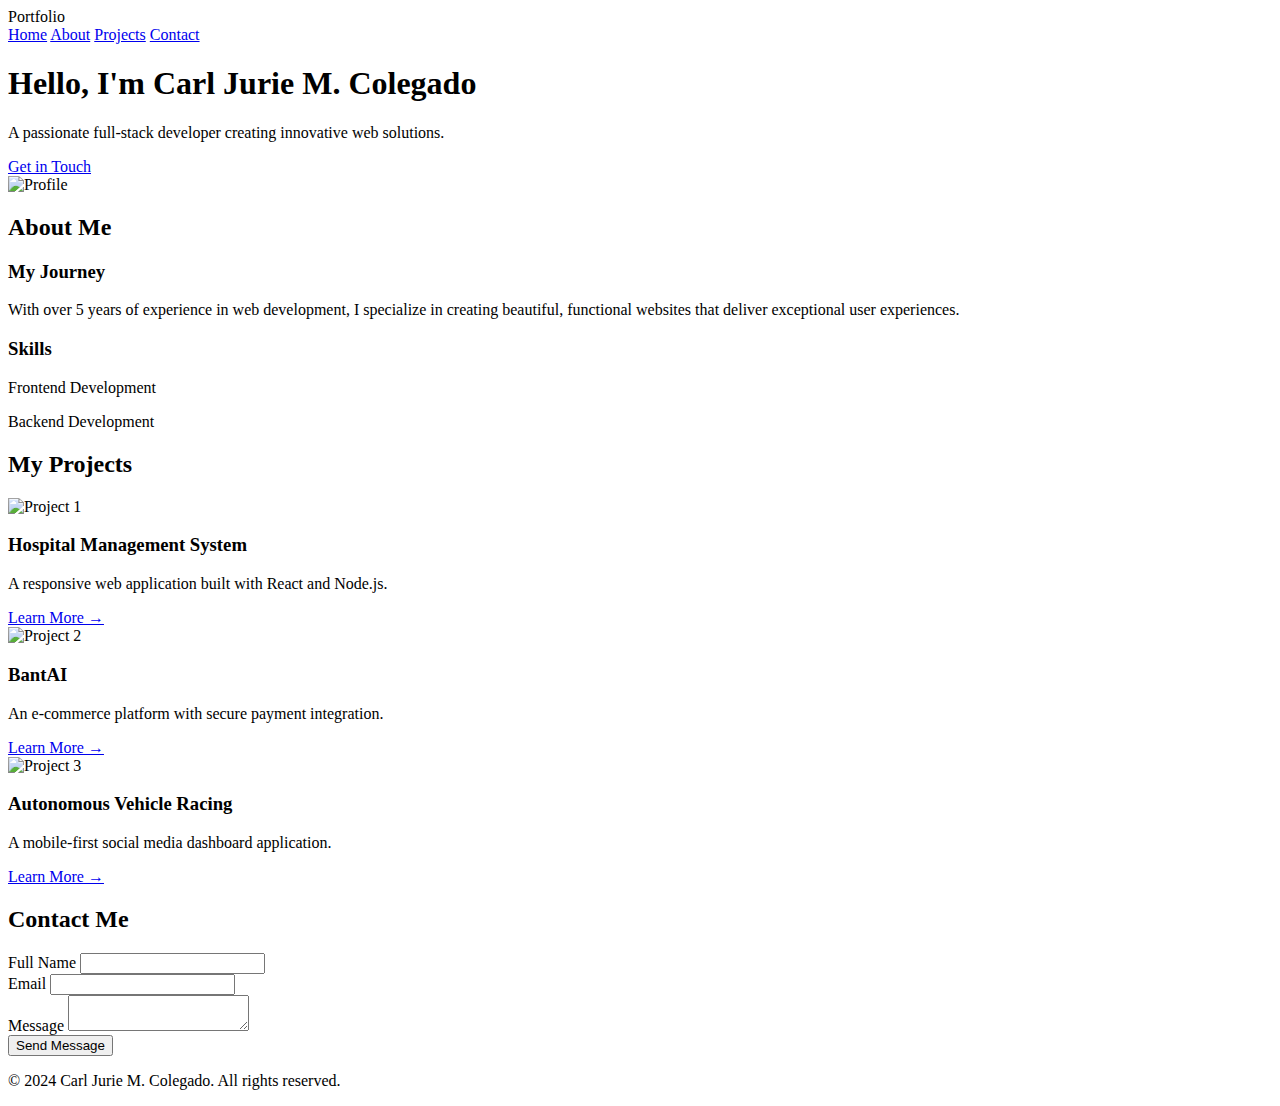
==== portfolio_web.html @ 48e92f60 "upload files" ====
<!DOCTYPE html>
<html lang="en">
<head>
    <meta charset="UTF-8">
    <meta name="viewport" content="width=device-width, initial-scale=1.0">
    <title>Portfolio Template</title>
    <link rel="stylesheet" href="styles.css">
</head>
<body>
    <!-- Navigation -->
    <nav>
        <div class="container">
            <div class="nav-content">
                <div class="logo">Portfolio</div>
                <div class="nav-links">
                    <a href="#home">Home</a>
                    <a href="#about">About</a>
                    <a href="#projects">Projects</a>
                    <a href="#contact">Contact</a>
                </div>
            </div>
        </div>
    </nav>

    <!-- Hero Section -->
    <section id="home">
        <div class="container">
            <div class="hero-content">
                <div class="hero-text">
                    <h1>Hello, I'm <span>Carl Jurie M. Colegado</span></h1>
                    <p>A passionate full-stack developer creating innovative web solutions.</p>
                    <a href="#contact" class="btn">Get in Touch</a>
                </div>
                <div class="hero-image">
                    <img src="pfp.jpg" alt="Profile">
                </div>
            </div>
        </div>
    </section>

    <!-- About Section -->
    <section id="about">
        <div class="container">
            <h2 class="section-title">About Me</h2>
            <div class="about-grid">
                <div>
                    <h3>My Journey</h3>
                    <p>With over 5 years of experience in web development, I specialize in creating beautiful, functional websites that deliver exceptional user experiences.</p>
                </div>
                <div>
                    <h3>Skills</h3>
                    <div class="skill">
                        <p>Frontend Development</p>
                        <div class="skill-bar">
                            <div class="skill-progress" style="width: 80%"></div>
                        </div>
                    </div>
                    <div class="skill">
                        <p>Backend Development</p>
                        <div class="skill-bar">
                            <div class="skill-progress" style="width: 75%"></div>
                        </div>
                    </div>
                </div>
            </div>
        </div>
    </section>

    <!-- Projects Section -->
    <section id="projects">
        <div class="container">
            <h2 class="section-title">My Projects</h2>
            <div class="projects-grid">
                <div class="project-card">
                    <img src="C:\Users\yeiru\Downloads\Image_202412m02150509.jpg" alt="Project 1">
                    <div class="project-content">
                        <h3>Hospital Management System</h3>
                        <p>A responsive web application built with React and Node.js.</p>
                        <a href="#">Learn More →</a>
                    </div>
                </div>
                <div class="project-card">
                    <img src="/api/placeholder/400/300" alt="Project 2">
                    <div class="project-content">
                        <h3>BantAI</h3>
                        <p>An e-commerce platform with secure payment integration.</p>
                        <a href="#">Learn More →</a>
                    </div>
                </div>
                <div class="project-card">
                    <img src="/api/placeholder/400/300" alt="Project 3">
                    <div class="project-content">
                        <h3>Autonomous Vehicle Racing</h3>
                        <p>A mobile-first social media dashboard application.</p>
                        <a href="#">Learn More →</a>
                    </div>
                </div>
            </div>
        </div>
    </section>

    <!-- Contact Section -->
    <section id="contact">
        <div class="container">
            <h2 class="section-title">Contact Me</h2>
            <form class="contact-form">
                <div class="form-group">
                    <label for="name">Full Name</label>
                    <input type="text" id="name" required>
                </div>
                <div class="form-group">
                    <label for="email">Email</label>
                    <input type="email" id="email" required>
                </div>
                <div class="form-group">
                    <label for="message">Message</label>
                    <textarea id="message" required></textarea>
                </div>
                <button type="submit" class="btn">Send Message</button>
            </form>
        </div>
    </section>

    <!-- Footer -->
    <footer>
        <p>&copy; 2024 Carl Jurie M. Colegado. All rights reserved.</p>
    </footer>

    <script src="scripts.js"></script>
</body>
</html>
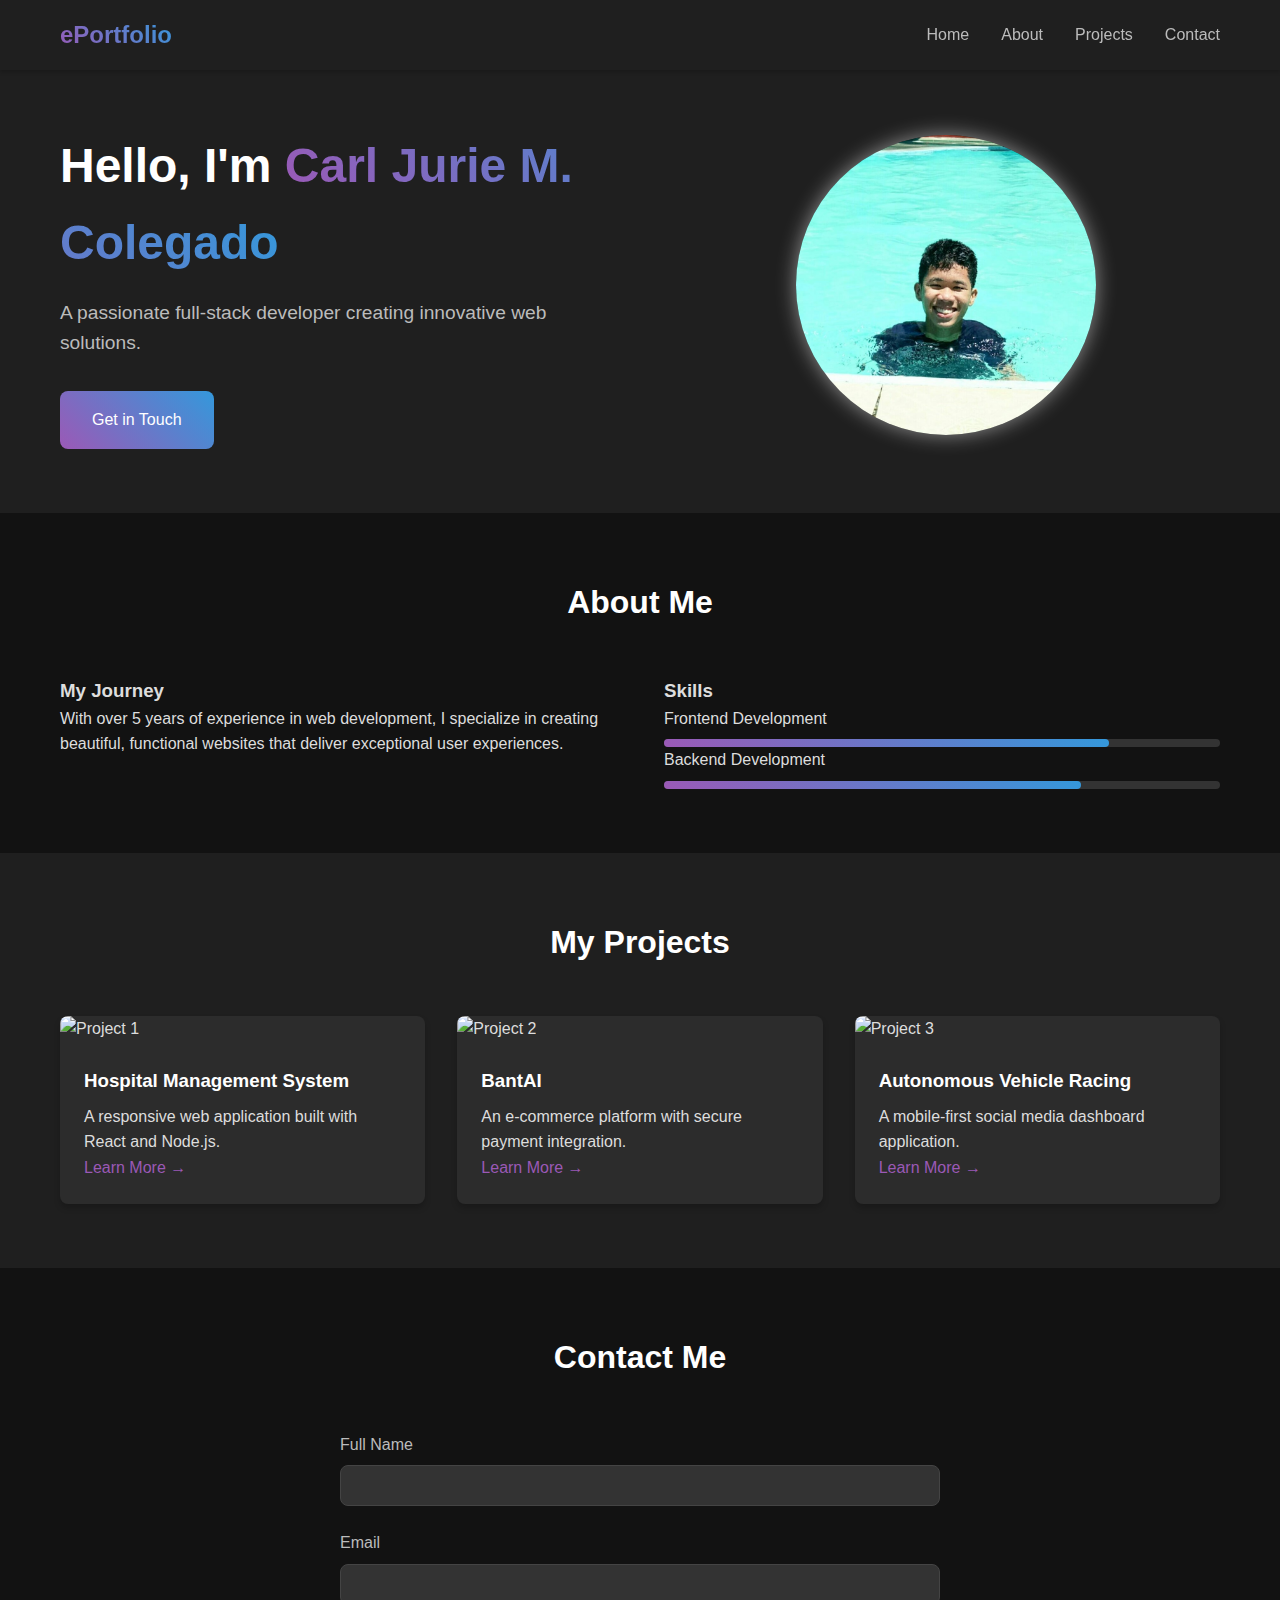
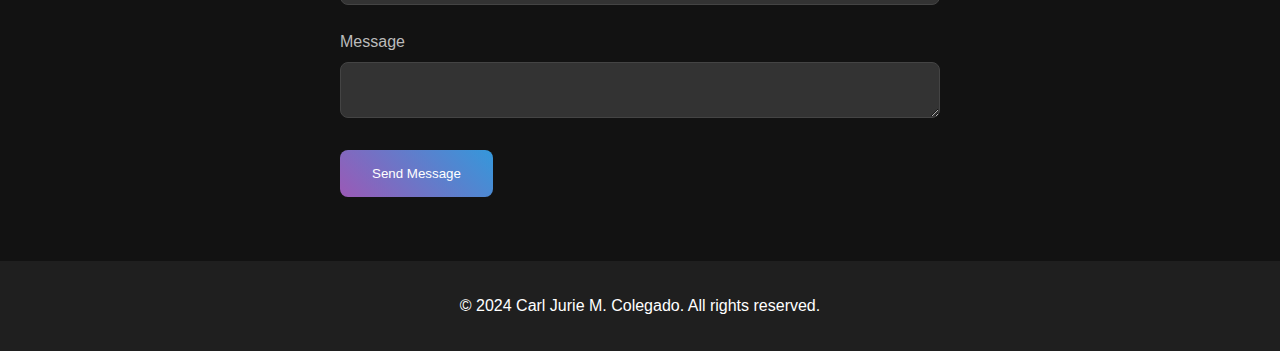
==== commit 3e248f09: "update  html" ====
--- a/portfolio_web.html
+++ b/portfolio_web.html
@@ -4,14 +4,14 @@
     <meta charset="UTF-8">
     <meta name="viewport" content="width=device-width, initial-scale=1.0">
     <title>Portfolio Template</title>
-    <link rel="stylesheet" href="styles.css">
+    <link rel="stylesheet" href="css/styles.css">
 </head>
 <body>
     <!-- Navigation -->
     <nav>
         <div class="container">
             <div class="nav-content">
-                <div class="logo">Portfolio</div>
+                <div class="logo">ePortfolio</div>
                 <div class="nav-links">
                     <a href="#home">Home</a>
                     <a href="#about">About</a>
@@ -32,7 +32,7 @@
                     <a href="#contact" class="btn">Get in Touch</a>
                 </div>
                 <div class="hero-image">
-                    <img src="pfp.jpg" alt="Profile">
+                    <img src="images/pfp.jpg" alt="Profile">
                 </div>
             </div>
         </div>
@@ -76,7 +76,7 @@
                     <div class="project-content">
                         <h3>Hospital Management System</h3>
                         <p>A responsive web application built with React and Node.js.</p>
-                        <a href="#">Learn More →</a>
+                        <a href="https://github.com/ccxrl/Hospital-Management-System">Learn More →</a>
                     </div>
                 </div>
                 <div class="project-card">
@@ -84,7 +84,7 @@
                     <div class="project-content">
                         <h3>BantAI</h3>
                         <p>An e-commerce platform with secure payment integration.</p>
-                        <a href="#">Learn More →</a>
+                        <a href="https://github.com/ccxrl/BantAI">Learn More →</a>
                     </div>
                 </div>
                 <div class="project-card">
@@ -92,7 +92,7 @@
                     <div class="project-content">
                         <h3>Autonomous Vehicle Racing</h3>
                         <p>A mobile-first social media dashboard application.</p>
-                        <a href="#">Learn More →</a>
+                        <a href="https://github.com/ccxrl/Autonomous_Vehicle_Racing">Learn More →</a>
                     </div>
                 </div>
             </div>
--- a/css/styles.css
+++ b/css/styles.css
@@ -0,0 +1,301 @@
+* {
+    margin: 0;
+    padding: 0;
+    box-sizing: border-box;
+}
+
+body {
+    font-family: 'Arial', sans-serif;
+    line-height: 1.6;
+    color: #ddd;
+    background-color: #121212;
+}
+
+.container {
+    max-width: 1200px;
+    margin: 0 auto;
+    padding: 0 20px;
+}
+
+nav {
+    position: fixed;
+    width: 100%;
+    background: #1f1f1f;
+    box-shadow: 0 2px 4px rgba(0,0,0,0.2);
+    z-index: 1000;
+}
+
+.nav-content {
+    display: flex;
+    justify-content: space-between;
+    align-items: center;
+    padding: 1rem 0;
+}
+
+.logo {
+    font-size: 1.5rem;
+    font-weight: bold;
+    background: -webkit-linear-gradient(45deg, #9b59b6, #3498db);
+    -webkit-background-clip: text;
+    color: transparent;
+}
+
+.nav-links {
+    display: flex;
+    gap: 2rem;
+}
+
+.nav-links a {
+    text-decoration: none;
+    color: #bbb;
+    transition: color 0.3s, transform 0.3s;
+}
+
+.nav-links a:hover {
+    color: #9b59b6;
+    transform: scale(1.1);
+}
+
+/* Hero Section */
+#home {
+    padding: 8rem 0 4rem;
+    background-color: #1f1f1f;
+    animation: fadeIn 1s ease-in-out;
+}
+
+@keyframes fadeIn {
+    from {
+        opacity: 0;
+    }
+    to {
+        opacity: 1;
+    }
+}
+
+.hero-content {
+    display: flex;
+    align-items: center;
+    gap: 4rem;
+}
+
+.hero-text {
+    flex: 1;
+}
+
+.hero-text h1 {
+    font-size: 3rem;
+    margin-bottom: 1rem;
+    color: #fff;
+    animation: slideIn 1s ease-out;
+}
+
+@keyframes slideIn {
+    from {
+        transform: translateX(-100%);
+    }
+    to {
+        transform: translateX(0);
+    }
+}
+
+.hero-text span {
+    background: -webkit-linear-gradient(45deg, #9b59b6, #3498db);
+    -webkit-background-clip: text;
+    color: transparent;
+}
+
+.hero-text p {
+    font-size: 1.2rem;
+    color: #bbb;
+    margin-bottom: 2rem;
+}
+
+.hero-image {
+    flex: 1;
+    text-align: center;
+}
+
+.hero-image img {
+    width: 300px;
+    height: 300px;
+    border-radius: 50%;
+    object-fit: cover;
+    box-shadow: 0 0 20px rgba(255, 255, 255, 0.5);
+    transition: transform 0.5s;
+}
+
+.hero-image img:hover {
+    transform: scale(1.1);
+}
+
+.btn {
+    display: inline-block;
+    padding: 1rem 2rem;
+    background: -webkit-linear-gradient(45deg, #9b59b6, #3498db);
+    color: white;
+    border: none;
+    border-radius: 8px;
+    cursor: pointer;
+    text-decoration: none;
+    transition: background-color 0.3s, box-shadow 0.3s;
+}
+
+.btn:hover {
+    background: -webkit-linear-gradient(45deg, #8e44ad, #2980b9);
+    box-shadow: 0 0 15px rgba(255, 255, 255, 0.5);
+}
+
+#about {
+    padding: 4rem 0;
+}
+
+.section-title {
+    text-align: center;
+    font-size: 2rem;
+    margin-bottom: 3rem;
+    color: #fff;
+}
+
+.about-grid {
+    display: grid;
+    grid-template-columns: 1fr 1fr;
+    gap: 3rem;
+}
+
+.skill-bar {
+    width: 100%;
+    height: 8px;
+    background-color: #333;
+    border-radius: 4px;
+    margin-top: 0.5rem;
+}
+
+.skill-progress {
+    height: 100%;
+    background: -webkit-linear-gradient(45deg, #9b59b6, #3498db);
+    border-radius: 4px;
+    animation: progressBar 2s ease-in-out forwards;
+}
+
+@keyframes progressBar {
+    from {
+        width: 0;
+    }
+    to {
+        width: 80%;
+    }
+}
+
+/* Projects Section */
+#projects {
+    padding: 4rem 0;
+    background-color: #1f1f1f;
+}
+
+.projects-grid {
+    display: grid;
+    grid-template-columns: repeat(auto-fit, minmax(300px, 1fr));
+    gap: 2rem;
+}
+
+.project-card {
+    background: #2c2c2c;
+    border-radius: 8px;
+    overflow: hidden;
+    box-shadow: 0 4px 6px rgba(0,0,0,0.2);
+    transition: transform 0.3s;
+}
+
+.project-card:hover {
+    transform: scale(1.05);
+}
+
+.project-card img {
+    width: 100%;
+    height: 200px;
+    object-fit: cover;
+}
+
+.project-content {
+    padding: 1.5rem;
+    color: #ddd;
+}
+
+.project-content h3 {
+    margin-bottom: 0.5rem;
+    color: #fff;
+}
+
+.project-content a {
+    color: #9b59b6;
+    text-decoration: none;
+}
+
+#contact {
+    padding: 4rem 0;
+}
+
+.contact-form {
+    max-width: 600px;
+    margin: 0 auto;
+}
+
+.form-group {
+    margin-bottom: 1.5rem;
+}
+
+.form-group label {
+    display: block;
+    margin-bottom: 0.5rem;
+    color: #bbb;
+}
+
+.form-group input,
+.form-group textarea {
+    width: 100%;
+    padding: 0.75rem;
+    border: 1px solid #444;
+    border-radius: 8px;
+    outline: none;
+    background-color: #333;
+    color: #fff;
+}
+
+.form-group input:focus,
+.form-group textarea:focus {
+    border-color: #9b59b6;
+}
+
+footer {
+    background-color: #1f1f1f;
+    color: white;
+    text-align: center;
+    padding: 2rem 0;
+}
+
+/* Mobile Styles */
+@media screen and (max-width: 768px) {
+    .nav-links {
+        display: none;
+    }
+
+    .nav-links.active {
+        display: block;
+        text-align: center;
+        gap: 1rem;
+    }
+
+    .hero-content {
+        flex-direction: column;
+        text-align: center;
+    }
+
+    .hero-image img {
+        width: 200px;
+        height: 200px;
+    }
+
+    .about-grid {
+        grid-template-columns: 1fr;
+    }
+}
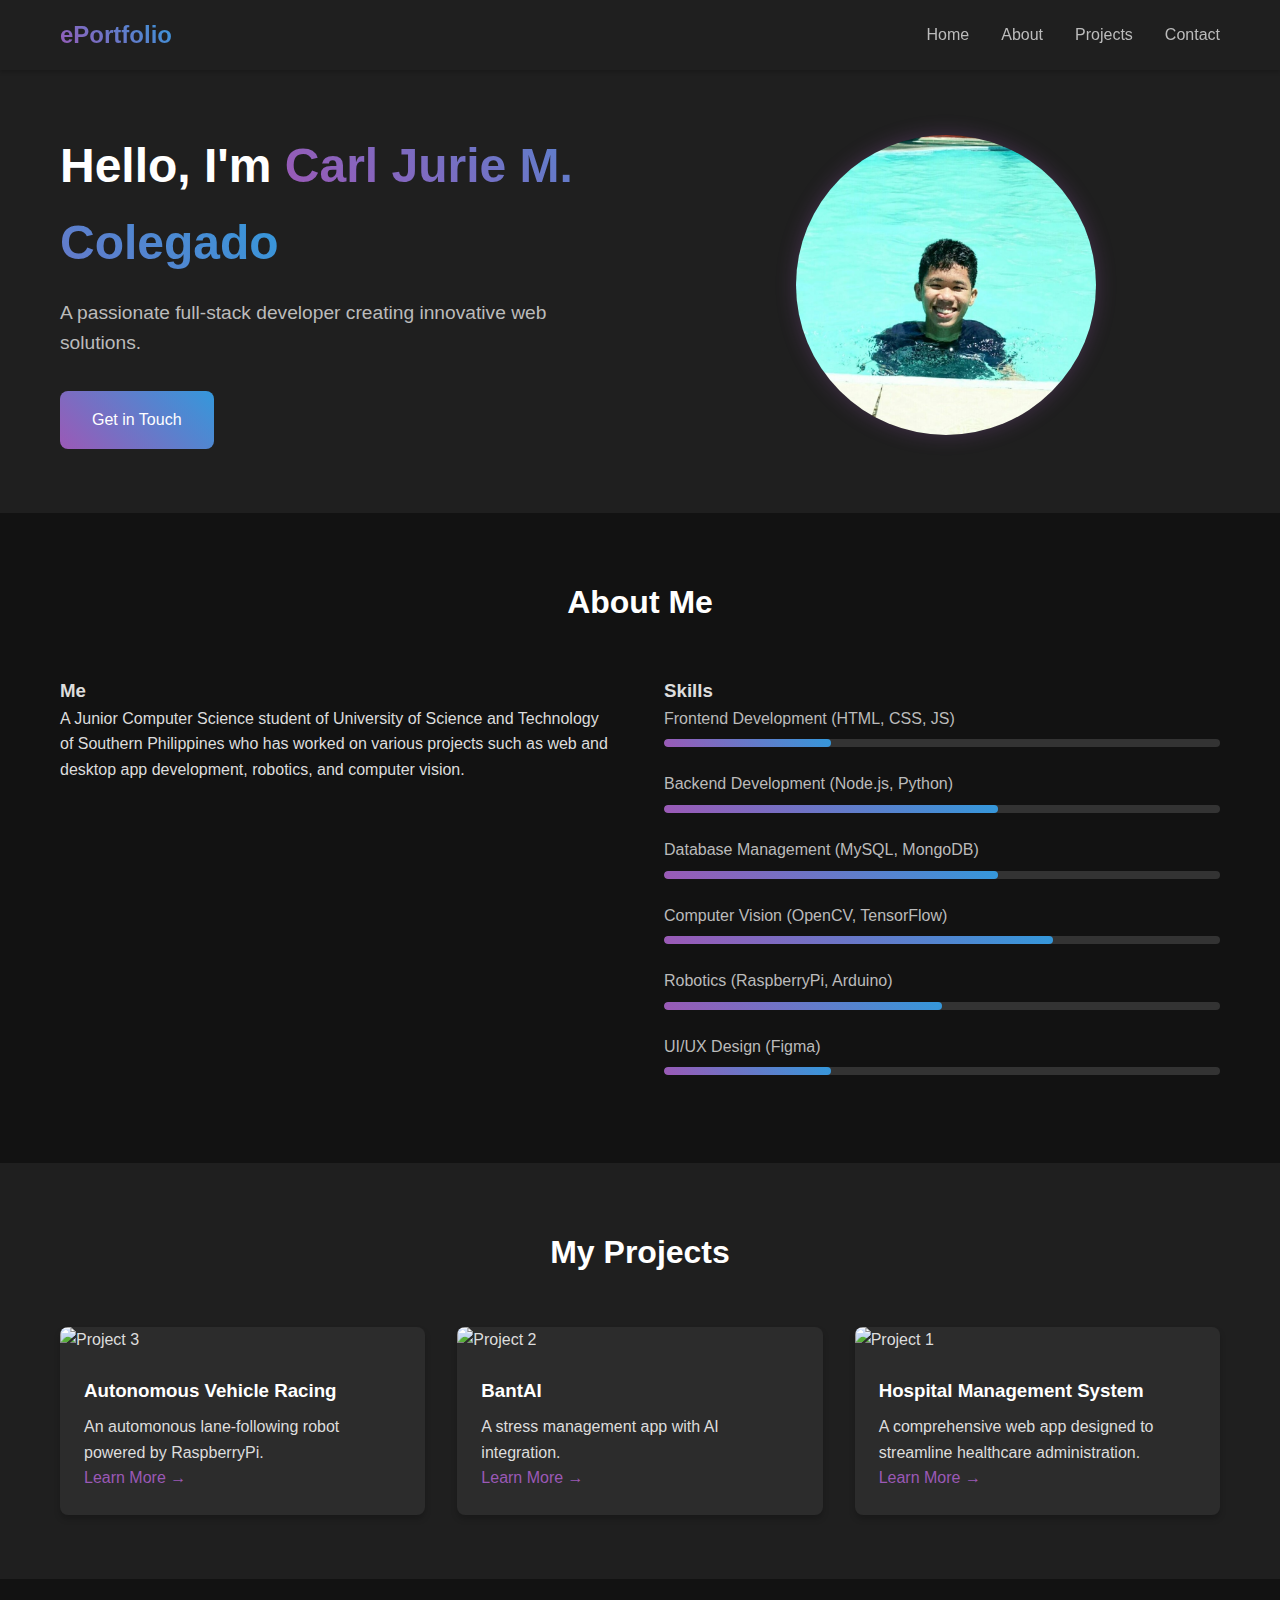
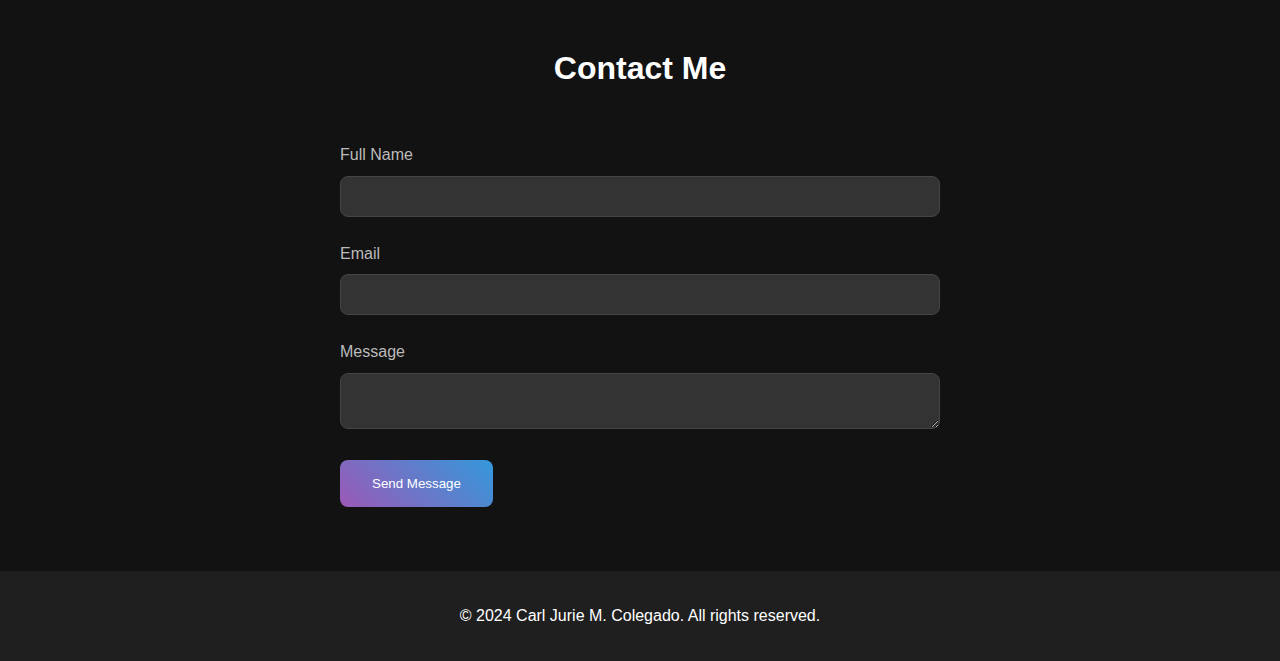
==== commit b6597b34: "improve ui" ====
--- a/portfolio_web.html
+++ b/portfolio_web.html
@@ -7,7 +7,6 @@
     <link rel="stylesheet" href="css/styles.css">
 </head>
 <body>
-    <!-- Navigation -->
     <nav>
         <div class="container">
             <div class="nav-content">
@@ -22,7 +21,6 @@
         </div>
     </nav>
 
-    <!-- Hero Section -->
     <section id="home">
         <div class="container">
             <div class="hero-content">
@@ -38,29 +36,53 @@
         </div>
     </section>
 
-    <!-- About Section -->
     <section id="about">
         <div class="container">
             <h2 class="section-title">About Me</h2>
             <div class="about-grid">
                 <div>
-                    <h3>My Journey</h3>
-                    <p>With over 5 years of experience in web development, I specialize in creating beautiful, functional websites that deliver exceptional user experiences.</p>
+                    <h3>Me</h3>
+                    <p>A Junior Computer Science student of University of Science and Technology of Southern Philippines who has worked on various projects such as web and desktop app development, robotics, and computer vision.</p>
                 </div>
-                <div>
+                <div class="skills">
                     <h3>Skills</h3>
                     <div class="skill">
-                        <p>Frontend Development</p>
+                        <p>Frontend Development (HTML, CSS, JS)</p>
                         <div class="skill-bar">
-                            <div class="skill-progress" style="width: 80%"></div>
+                            <div class="skill-progress" style="width: 30%"></div>
                         </div>
                     </div>
                     <div class="skill">
-                        <p>Backend Development</p>
+                        <p>Backend Development (Node.js, Python)</p>
                         <div class="skill-bar">
-                            <div class="skill-progress" style="width: 75%"></div>
+                            <div class="skill-progress" style="width: 60%"></div>
                         </div>
                     </div>
+                    <div class="skill">
+                        <p>Database Management (MySQL, MongoDB)</p>
+                        <div class="skill-bar">
+                            <div class="skill-progress" style="width: 60%"></div>
+                        </div>
+                    </div>
+                    <div class="skill">
+                        <p>Computer Vision (OpenCV, TensorFlow)</p>
+                        <div class="skill-bar">
+                            <div class="skill-progress" style="width: 70%"></div>
+                        </div>
+                    </div>
+                    <div class="skill">
+                        <p>Robotics (RaspberryPi, Arduino)</p>
+                        <div class="skill-bar">
+                            <div class="skill-progress" style="width: 50%"></div>
+                        </div>
+                    </div>
+                    <div class="skill">
+                        <p>UI/UX Design (Figma)</p>
+                        <div class="skill-bar">
+                            <div class="skill-progress" style="width: 30%"></div>
+                        </div>
+                    </div>
+                </div>
                 </div>
             </div>
         </div>
@@ -72,34 +94,33 @@
             <h2 class="section-title">My Projects</h2>
             <div class="projects-grid">
                 <div class="project-card">
-                    <img src="C:\Users\yeiru\Downloads\Image_202412m02150509.jpg" alt="Project 1">
+                    <img src="images\robot.png" alt="Project 3">
                     <div class="project-content">
-                        <h3>Hospital Management System</h3>
-                        <p>A responsive web application built with React and Node.js.</p>
-                        <a href="https://github.com/ccxrl/Hospital-Management-System">Learn More →</a>
+                        <h3>Autonomous Vehicle Racing</h3>
+                        <p>An automonous lane-following robot powered by RaspberryPi.</p>
+                        <a href="https://github.com/ccxrl/Autonomous_Vehicle_Racing">Learn More →</a>
                     </div>
                 </div>
                 <div class="project-card">
-                    <img src="/api/placeholder/400/300" alt="Project 2">
+                    <img src="images\bantai.png" alt="Project 2">
                     <div class="project-content">
                         <h3>BantAI</h3>
-                        <p>An e-commerce platform with secure payment integration.</p>
+                        <p>A stress management app with AI integration.</p>
                         <a href="https://github.com/ccxrl/BantAI">Learn More →</a>
                     </div>
                 </div>
                 <div class="project-card">
-                    <img src="/api/placeholder/400/300" alt="Project 3">
+                    <img src="images\tlc_logo.png" alt="Project 1">
                     <div class="project-content">
-                        <h3>Autonomous Vehicle Racing</h3>
-                        <p>A mobile-first social media dashboard application.</p>
-                        <a href="https://github.com/ccxrl/Autonomous_Vehicle_Racing">Learn More →</a>
+                        <h3>Hospital Management System</h3>
+                        <p>A comprehensive web app designed to streamline healthcare administration.</p>
+                        <a href="https://github.com/ccxrl/Hospital-Management-System">Learn More →</a>
                     </div>
                 </div>
             </div>
         </div>
     </section>
 
-    <!-- Contact Section -->
     <section id="contact">
         <div class="container">
             <h2 class="section-title">Contact Me</h2>
@@ -121,11 +142,10 @@
         </div>
     </section>
 
-    <!-- Footer -->
     <footer>
         <p>&copy; 2024 Carl Jurie M. Colegado. All rights reserved.</p>
     </footer>
 
-    <script src="scripts.js"></script>
+    <script src="javascript\script.js"></script>
 </body>
 </html>
--- a/css/styles.css
+++ b/css/styles.css
@@ -23,6 +23,7 @@
     background: #1f1f1f;
     box-shadow: 0 2px 4px rgba(0,0,0,0.2);
     z-index: 1000;
+    transition: transform 0.3s ease;
 }
 
 .nav-content {
@@ -60,22 +61,15 @@
 #home {
     padding: 8rem 0 4rem;
     background-color: #1f1f1f;
-    animation: fadeIn 1s ease-in-out;
-}
-
-@keyframes fadeIn {
-    from {
-        opacity: 0;
-    }
-    to {
-        opacity: 1;
-    }
+    position: relative;
 }
 
 .hero-content {
     display: flex;
     align-items: center;
     gap: 4rem;
+    position: relative;
+    z-index: 1;
 }
 
 .hero-text {
@@ -86,16 +80,6 @@
     font-size: 3rem;
     margin-bottom: 1rem;
     color: #fff;
-    animation: slideIn 1s ease-out;
-}
-
-@keyframes slideIn {
-    from {
-        transform: translateX(-100%);
-    }
-    to {
-        transform: translateX(0);
-    }
 }
 
 .hero-text span {
@@ -120,31 +104,33 @@
     height: 300px;
     border-radius: 50%;
     object-fit: cover;
-    box-shadow: 0 0 20px rgba(255, 255, 255, 0.5);
-    transition: transform 0.5s;
+    box-shadow: 0 0 20px rgba(155, 89, 182, 0.3);
+    transition: transform 0.5s, box-shadow 0.5s;
 }
 
 .hero-image img:hover {
     transform: scale(1.1);
+    box-shadow: 0 0 30px rgba(155, 89, 182, 0.6);
 }
 
 .btn {
     display: inline-block;
     padding: 1rem 2rem;
-    background: -webkit-linear-gradient(45deg, #9b59b6, #3498db);
+    background: linear-gradient(45deg, #9b59b6, #3498db);
     color: white;
     border: none;
     border-radius: 8px;
     cursor: pointer;
     text-decoration: none;
-    transition: background-color 0.3s, box-shadow 0.3s;
+    transition: all 0.3s ease;
 }
 
 .btn:hover {
-    background: -webkit-linear-gradient(45deg, #8e44ad, #2980b9);
-    box-shadow: 0 0 15px rgba(255, 255, 255, 0.5);
-}
-
+    background: linear-gradient(45deg, #8e44ad, #2980b9);
+    box-shadow: 0 0 15px rgba(155, 89, 182, 0.5);
+}
+
+/* About Section */
 #about {
     padding: 4rem 0;
 }
@@ -162,28 +148,29 @@
     gap: 3rem;
 }
 
+/* Skills Section */
+.skill {
+    margin-bottom: 1.5rem;
+}
+
+.skill p {
+    margin-bottom: 0.5rem;
+    color: #bbb;
+}
+
 .skill-bar {
     width: 100%;
     height: 8px;
     background-color: #333;
     border-radius: 4px;
-    margin-top: 0.5rem;
+    overflow: hidden;
 }
 
 .skill-progress {
     height: 100%;
-    background: -webkit-linear-gradient(45deg, #9b59b6, #3498db);
+    background: linear-gradient(45deg, #9b59b6, #3498db);
     border-radius: 4px;
-    animation: progressBar 2s ease-in-out forwards;
-}
-
-@keyframes progressBar {
-    from {
-        width: 0;
-    }
-    to {
-        width: 80%;
-    }
+    transition: width 1.5s ease-in-out;
 }
 
 /* Projects Section */
@@ -203,11 +190,12 @@
     border-radius: 8px;
     overflow: hidden;
     box-shadow: 0 4px 6px rgba(0,0,0,0.2);
-    transition: transform 0.3s;
+    transition: transform 0.3s, box-shadow 0.3s;
 }
 
 .project-card:hover {
     transform: scale(1.05);
+    box-shadow: 0 8px 15px rgba(155, 89, 182, 0.3);
 }
 
 .project-card img {
@@ -231,6 +219,7 @@
     text-decoration: none;
 }
 
+/* Contact Section */
 #contact {
     padding: 4rem 0;
 }
@@ -259,6 +248,7 @@
     outline: none;
     background-color: #333;
     color: #fff;
+    transition: border-color 0.3s;
 }
 
 .form-group input:focus,
@@ -266,6 +256,7 @@
     border-color: #9b59b6;
 }
 
+/* Footer */
 footer {
     background-color: #1f1f1f;
     color: white;
@@ -273,6 +264,85 @@
     padding: 2rem 0;
 }
 
+/* Animations */
+@keyframes fadeIn {
+    from {
+        opacity: 0;
+        transform: translateY(20px);
+    }
+    to {
+        opacity: 1;
+        transform: translateY(0);
+    }
+}
+
+.fade-in {
+    animation: fadeIn 0.8s ease forwards;
+}
+
+/* Particle animation */
+.particles {
+    position: absolute;
+    width: 100%;
+    height: 100%;
+    overflow: hidden;
+    z-index: 0;
+}
+
+.particle {
+    position: absolute;
+    width: 4px;
+    height: 4px;
+    background: rgba(255, 255, 255, 0.1);
+    border-radius: 50%;
+    animation: float linear infinite;
+}
+
+@keyframes float {
+    0% {
+        transform: translateY(100vh);
+    }
+    100% {
+        transform: translateY(-20vh);
+    }
+}
+
+/* Form animations */
+.form-group.focused label {
+    transform: translateY(-20px);
+    font-size: 0.8em;
+    color: #9b59b6;
+}
+
+.btn.loading {
+    position: relative;
+    color: transparent;
+}
+
+.btn.loading::after {
+    content: '';
+    position: absolute;
+    width: 20px;
+    height: 20px;
+    top: 50%;
+    left: 50%;
+    transform: translate(-50%, -50%);
+    border: 2px solid #fff;
+    border-radius: 50%;
+    border-top-color: transparent;
+    animation: spin 0.8s linear infinite;
+}
+
+.btn.success {
+    background: #2ecc71;
+}
+
+@keyframes spin {
+    to {
+        transform: translate(-50%, -50%) rotate(360deg);
+    }
+}
+
 /* Mobile Styles */
 @media screen and (max-width: 768px) {
     .nav-links {
@@ -280,9 +350,15 @@
     }
 
     .nav-links.active {
-        display: block;
-        text-align: center;
-        gap: 1rem;
+        display: flex;
+        flex-direction: column;
+        position: absolute;
+        top: 100%;
+        left: 0;
+        right: 0;
+        background: #1f1f1f;
+        padding: 1rem;
+        align-items: center;
     }
 
     .hero-content {
@@ -298,4 +374,4 @@
     .about-grid {
         grid-template-columns: 1fr;
     }
-}
+}